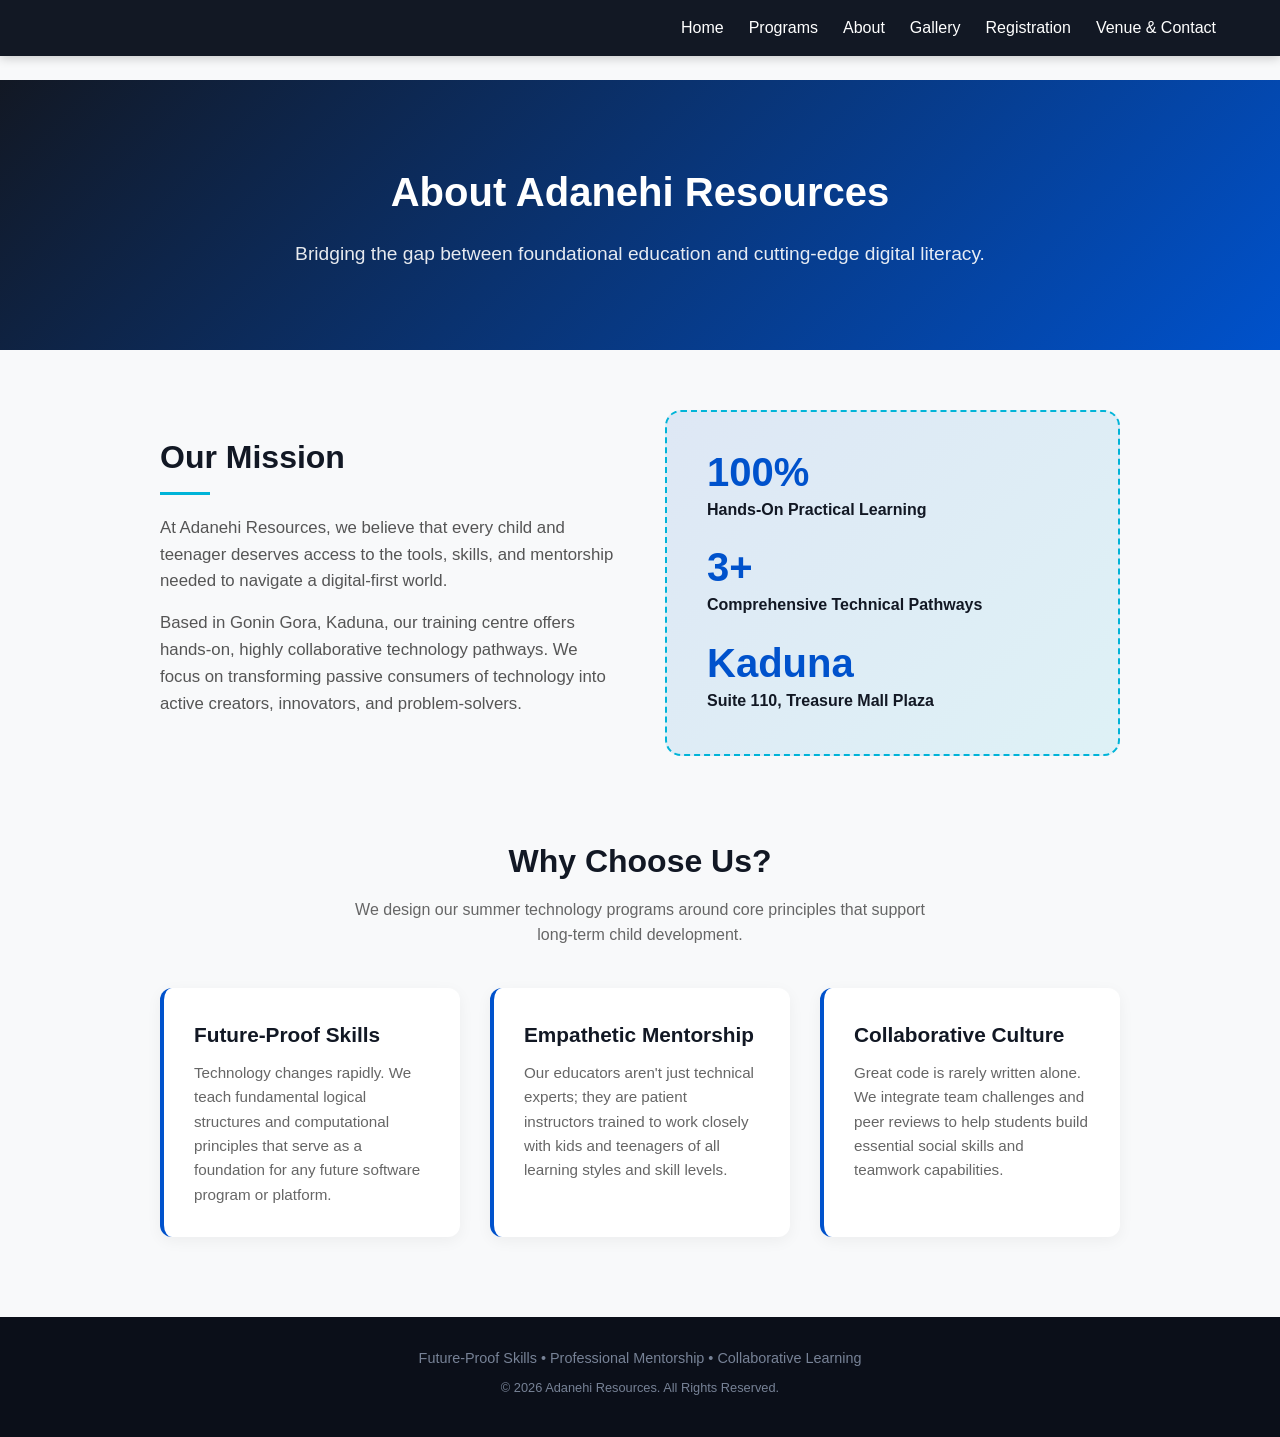
==== about.html @ 555aae6b "Create about.html" ====
<!DOCTYPE html>
<html lang="en">
<head>
    <meta charset="UTF-8">
    <meta name="viewport" content="width=device-width, initial-scale=1.0">
    <title>About Us | Adanehi Resources</title>
    
    <style>
        /* ==========================================
           1. GLOBAL VARIABLES & RESET
           ========================================== */
        :root {
            --primary: #0052cc;      /* Deep tech blue */
            --secondary: #00b4d8;    /* Vibrant accent blue */
            --dark: #121824;         /* Rich dark background */
            --light: #f8f9fa;        /* Clean light grey */
            --text: #333333;         /* Dark grey text */
            --white: #ffffff;
        }

        * {
            margin: 0;
            padding: 0;
            box-sizing: border-box;
        }

        html {
            scroll-behavior: smooth;
        }

        body {
            font-family: -apple-system, BlinkMacSystemFont, 'Segoe UI', Roboto, Helvetica, Arial, sans-serif;
            background-color: var(--light);
            color: var(--text);
            line-height: 1.6;
            padding-top: 80px; /* Space for fixed navigation bar */
        }

        /* ==========================================
           2. NAVIGATION BAR & HAMBURGER
           ========================================== */
        nav {
            background-color: var(--dark);
            padding: 15px 5%;
            position: fixed;
            width: 100%;
            top: 0;
            left: 0;
            z-index: 1000;
            display: flex;
            justify-content: flex-end;
            align-items: center;
            box-shadow: 0 2px 10px rgba(0, 0, 0, 0.2);
        }

        .nav-container {
            display: flex;
            gap: 25px;
        }

        .nav-link {
            color: var(--white);
            text-decoration: none;
            font-weight: 500;
            font-size: 1rem;
            transition: color 0.3s ease;
        }

        .nav-link:hover {
            color: var(--secondary);
        }

        /* Hamburger icon */
        .hamburger {
            display: none;
            flex-direction: column;
            justify-content: space-between;
            width: 30px;
            height: 21px;
            cursor: pointer;
        }

        .hamburger span {
            display: block;
            height: 3px;
            width: 100%;
            background-color: var(--white);
            border-radius: 3px;
            transition: all 0.3s ease;
        }

        /* Responsive Mobile Navigation */
        @media (max-width: 768px) {
            .hamburger {
                display: flex;
            }

            .nav-container {
                position: fixed;
                top: 51px;
                right: -100%;
                width: 250px;
                height: calc(100vh - 51px);
                background-color: var(--dark);
                flex-direction: column;
                padding: 40px 20px;
                gap: 30px;
                transition: right 0.4s ease-in-out;
                box-shadow: -5px 0 15px rgba(0,0,0,0.3);
            }

            .nav-container.active {
                right: 0;
            }

            .nav-link {
                font-size: 1.2rem;
                border-bottom: 1px solid rgba(255,255,255,0.1);
                padding-bottom: 10px;
            }
        }

        /* ==========================================
           3. ABOUT HERO BANNER
           ========================================== */
        .about-hero {
            background: linear-gradient(135deg, var(--dark) 0%, var(--primary) 100%);
            color: var(--white);
            padding: 80px 5%;
            text-align: center;
        }

        .about-hero h1 {
            font-size: 2.5rem;
            font-weight: 800;
            margin-bottom: 15px;
        }

        .about-hero p {
            font-size: 1.2rem;
            opacity: 0.9;
            max-width: 700px;
            margin: 0 auto;
        }

        /* ==========================================
           4. MAIN CONTENT SECTIONS
           ========================================== */
        .container {
            max-width: 1000px;
            margin: 60px auto;
            padding: 0 20px;
        }

        .about-section {
            display: grid;
            grid-template-columns: 1fr 1fr;
            gap: 50px;
            align-items: center;
            margin-bottom: 80px;
        }

        .about-text h2 {
            font-size: 2rem;
            color: var(--dark);
            margin-bottom: 20px;
            position: relative;
        }

        .about-text h2::after {
            content: '';
            display: block;
            width: 50px;
            height: 3px;
            background-color: var(--secondary);
            margin-top: 8px;
        }

        .about-text p {
            color: #555;
            margin-bottom: 15px;
            font-size: 1.05rem;
        }

        .about-graphic {
            background: linear-gradient(135deg, rgba(0, 82, 204, 0.1) 0%, rgba(0, 180, 216, 0.1) 100%);
            border-radius: 16px;
            padding: 40px;
            display: flex;
            flex-direction: column;
            justify-content: center;
            border: 2px dashed var(--secondary);
        }

        .stat-box {
            margin-bottom: 25px;
        }

        .stat-box:last-child {
            margin-bottom: 0;
        }

        .stat-number {
            font-size: 2.5rem;
            font-weight: 800;
            color: var(--primary);
            line-height: 1;
        }

        .stat-label {
            font-size: 1rem;
            font-weight: 600;
            color: var(--dark);
            margin-top: 5px;
        }

        /* Core Values Grid */
        .values-grid {
            display: grid;
            grid-template-columns: repeat(auto-fit, minmax(280px, 1fr));
            gap: 30px;
            margin-top: 40px;
        }

        .value-card {
            background-color: var(--white);
            padding: 30px;
            border-radius: 12px;
            box-shadow: 0 4px 15px rgba(0, 0, 0, 0.05);
            border-left: 4px solid var(--primary);
        }

        .value-card h3 {
            color: var(--dark);
            font-size: 1.3rem;
            margin-bottom: 10px;
        }

        .value-card p {
            color: #666;
            font-size: 0.95rem;
        }

        /* Responsive Design */
        @media (max-width: 768px) {
            .about-section {
                grid-template-columns: 1fr;
                gap: 30px;
            }
            .about-hero h1 {
                font-size: 2rem;
            }
        }

        /* ==========================================
           5. FOOTER
           ========================================== */
        footer {
            background-color: #0b0f19;
            color: #778296;
            text-align: center;
            padding: 30px 5%;
            font-size: 0.9rem;
            margin-top: 80px;
        }

        footer p {
            margin-bottom: 8px;
        }

        .copyright {
            font-size: 0.8rem;
        }
    </style>
</head>
<body>

    <nav>
        <div class="hamburger" id="hamburger">
            <span></span>
            <span></span>
            <span></span>
        </div>
        <div class="nav-container" id="navMenu">
            <a href="index.html" class="nav-link">Home</a>
            <a href="index.html#programs" class="nav-link">Programs</a>
            <a href="about.html" class="nav-link">About</a>
            <a href="index.html#gallery" class="nav-link">Gallery</a>
            <a href="registration.html" class="nav-link">Registration</a>
            <a href="index.html#venue" class="nav-link">Venue & Contact</a>
        </div>
    </nav>

    <section class="about-hero">
        <h1>About Adanehi Resources</h1>
        <p>Bridging the gap between foundational education and cutting-edge digital literacy.</p>
    </section>

    <main class="container">
        
        <section class="about-section">
            <div class="about-text">
                <h2>Our Mission</h2>
                <p>At Adanehi Resources, we believe that every child and teenager deserves access to the tools, skills, and mentorship needed to navigate a digital-first world.</p>
                <p>Based in Gonin Gora, Kaduna, our training centre offers hands-on, highly collaborative technology pathways. We focus on transforming passive consumers of technology into active creators, innovators, and problem-solvers.</p>
            </div>
            <div class="about-graphic">
                <div class="stat-box">
                    <div class="stat-number">100%</div>
                    <div class="stat-label">Hands-On Practical Learning</div>
                </div>
                <div class="stat-box">
                    <div class="stat-number">3+</div>
                    <div class="stat-label">Comprehensive Technical Pathways</div>
                </div>
                <div class="stat-box">
                    <div class="stat-number">Kaduna</div>
                    <div class="stat-label">Suite 110, Treasure Mall Plaza</div>
                </div>
            </div>
        </section>

        <section>
            <div style="text-align: center; margin-bottom: 40px;">
                <h2 style="font-size: 2rem; color: var(--dark);">Why Choose Us?</h2>
                <p style="color: #666; max-width: 600px; margin: 10px auto 0 auto;">We design our summer technology programs around core principles that support long-term child development.</p>
            </div>
            
            <div class="values-grid">
                <div class="value-card">
                    <h3>Future-Proof Skills</h3>
                    <p>Technology changes rapidly. We teach fundamental logical structures and computational principles that serve as a foundation for any future software program or platform.</p>
                </div>
                <div class="value-card">
                    <h3>Empathetic Mentorship</h3>
                    <p>Our educators aren't just technical experts; they are patient instructors trained to work closely with kids and teenagers of all learning styles and skill levels.</p>
                </div>
                <div class="value-card">
                    <h3>Collaborative Culture</h3>
                    <p>Great code is rarely written alone. We integrate team challenges and peer reviews to help students build essential social skills and teamwork capabilities.</p>
                </div>
            </div>
        </section>

    </main>

    <footer>
        <p>Future-Proof Skills • Professional Mentorship • Collaborative Learning</p>
        <p class="copyright">© 2026 Adanehi Resources. All Rights Reserved.</p>
    </footer>

    <script>
        document.addEventListener("DOMContentLoaded", () => {
            const hamburger = document.getElementById('hamburger');
            const navMenu = document.getElementById('navMenu');

            if (hamburger && navMenu) {
                // Open/Close menu drawer on burger click
                hamburger.addEventListener('click', (event) => {
                    event.stopPropagation();
                    navMenu.classList.toggle('active');
                });

                // Auto-close menu drawer when clicking navigation links
                document.querySelectorAll('.nav-link').forEach(link => {
                    link.addEventListener('click', () => {
                        navMenu.classList.remove('active');
                    });
                });

                // Close drawer if clicking anywhere outside of the menu
                document.addEventListener('click', (event) => {
                    if (!navMenu.contains(event.target) && !hamburger.contains(event.target)) {
                        navMenu.classList.remove('active');
                    }
                });
            }
        });
    </script>
</body>
  </html>
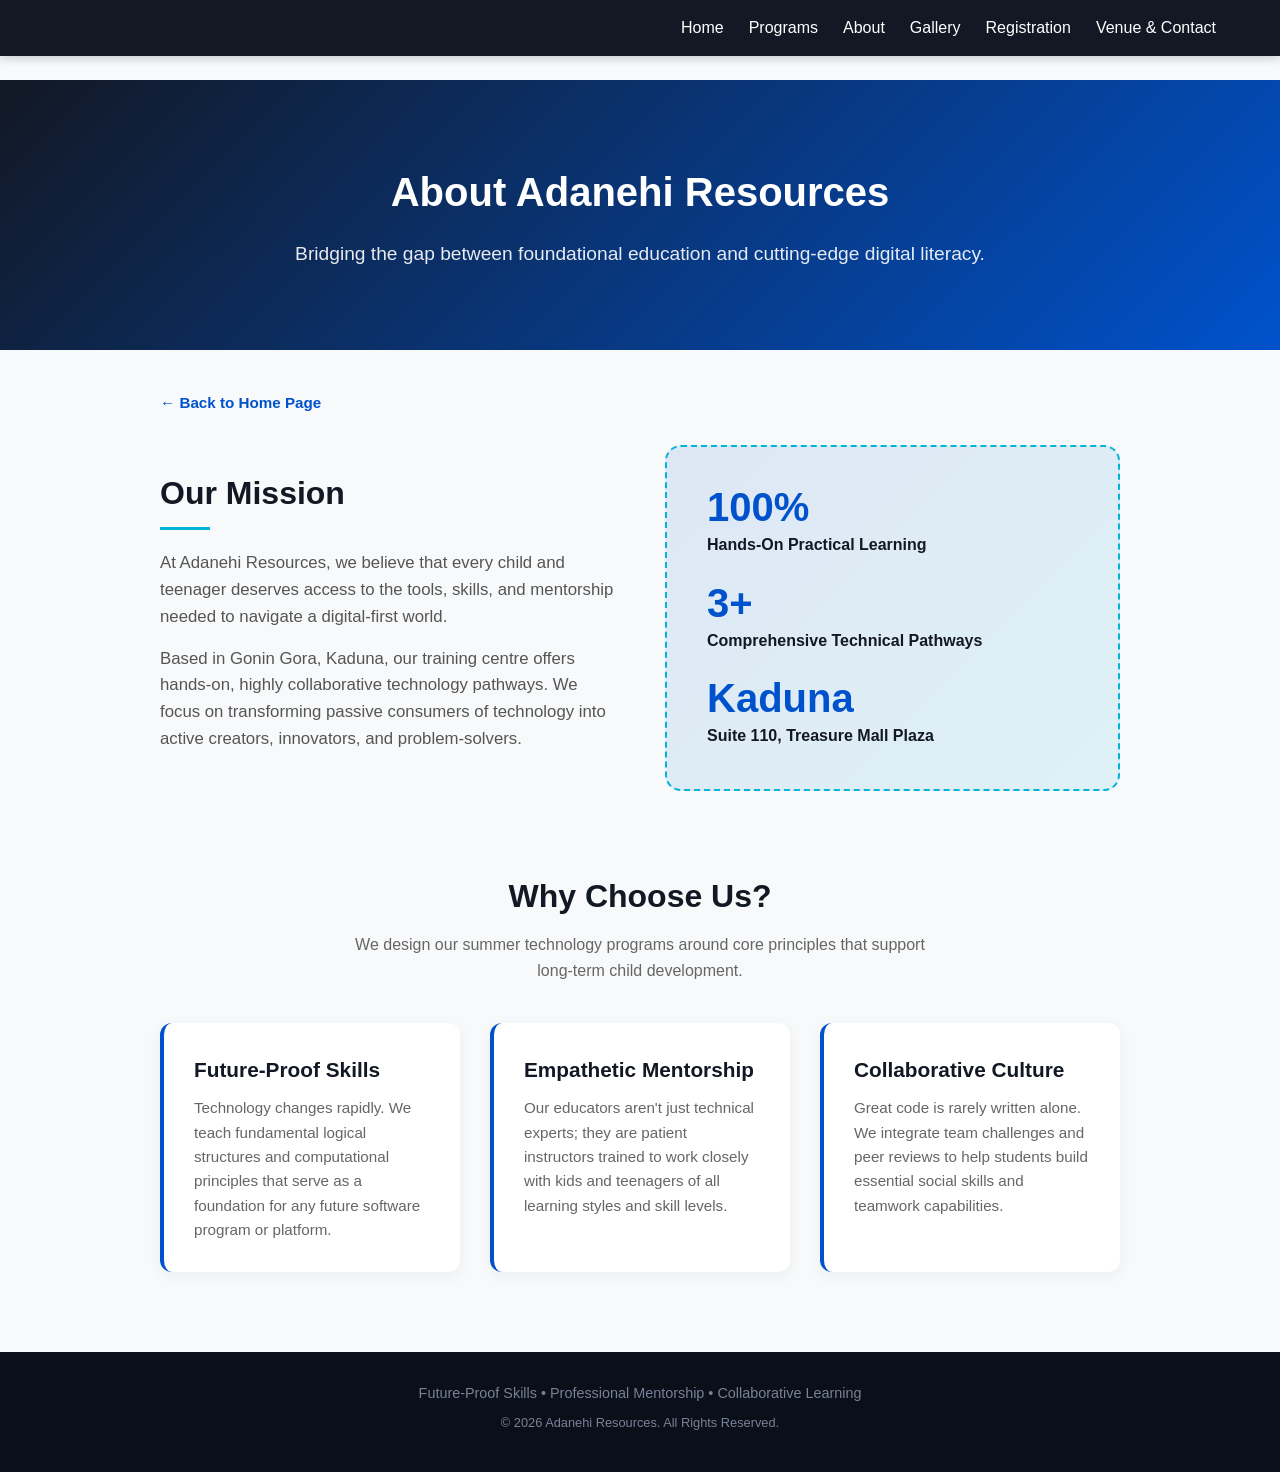
==== commit d9176b14: "Update about.html" ====
--- a/about.html
+++ b/about.html
@@ -148,8 +148,26 @@
            ========================================== */
         .container {
             max-width: 1000px;
-            margin: 60px auto;
+            margin: 40px auto 60px auto; /* Slightly adjusted top margin for better spacing with button */
             padding: 0 20px;
+        }
+
+        /* Back to Home Button Link */
+        .back-home {
+            display: inline-flex;
+            align-items: center;
+            gap: 8px;
+            color: var(--primary);
+            text-decoration: none;
+            font-size: 0.95rem;
+            font-weight: 600;
+            margin-bottom: 30px;
+            transition: color 0.2s ease, transform 0.2s ease;
+        }
+
+        .back-home:hover {
+            color: var(--secondary);
+            transform: translateX(-4px);
         }
 
         .about-section {
@@ -297,6 +315,7 @@
     </section>
 
     <main class="container">
+        <a href="index.html" class="back-home">← Back to Home Page</a>
         
         <section class="about-section">
             <div class="about-text">
@@ -378,5 +397,4 @@
         });
     </script>
 </body>
-  </html>
-  
+</html>
